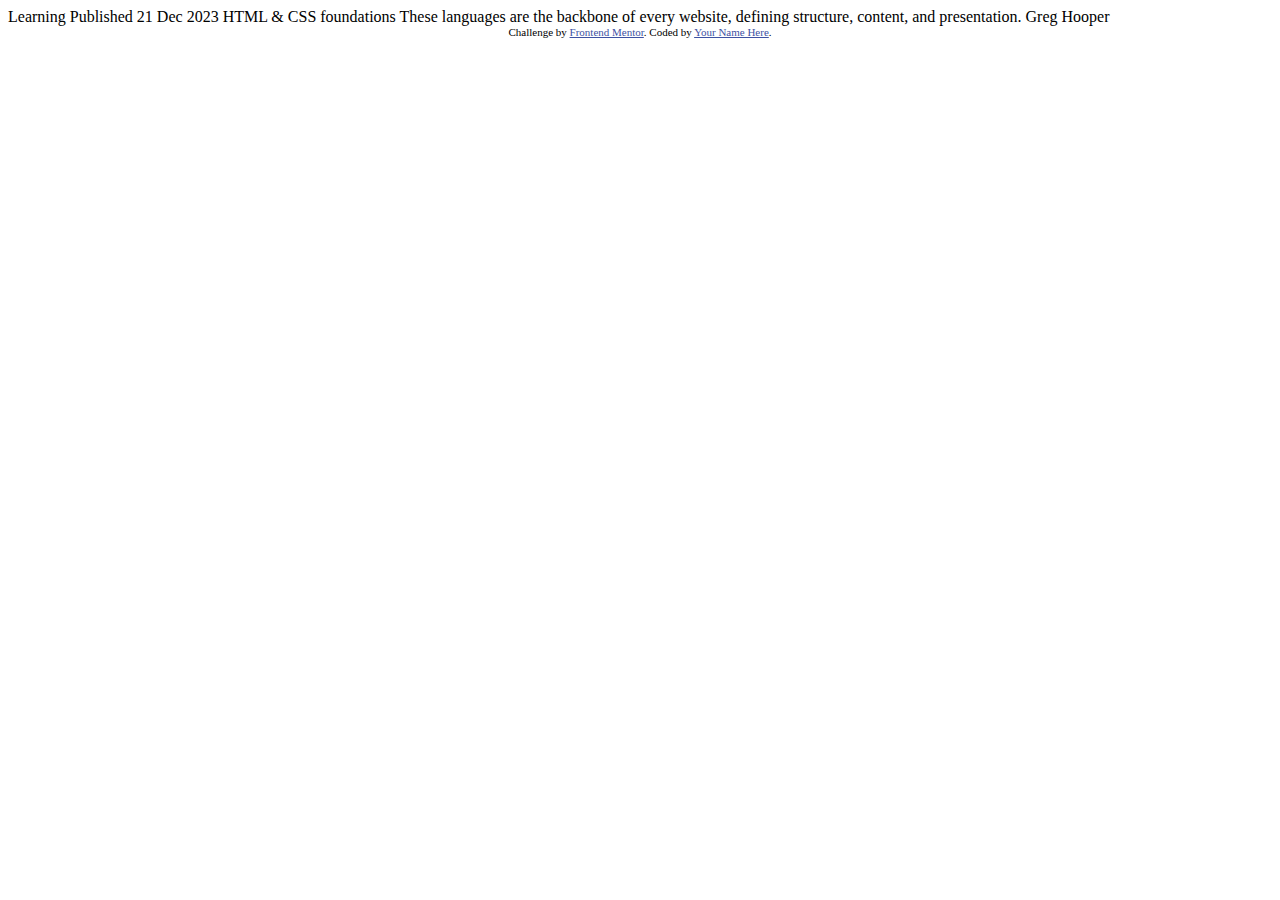
==== 2-blog-perview-card/index.html @ 525216f4 "add blog-preview-card folder" ====
<!DOCTYPE html>
<html lang="en">
<head>
  <meta charset="UTF-8">
  <meta name="viewport" content="width=device-width, initial-scale=1.0"> <!-- displays site properly based on user's device -->

  <link rel="icon" type="image/png" sizes="32x32" href="./assets/images/favicon-32x32.png">
  
  <title>Frontend Mentor | Blog preview card</title>

  <!-- Feel free to remove these styles or customise in your own stylesheet 👍 -->
  <style>
    .attribution { font-size: 11px; text-align: center; }
    .attribution a { color: hsl(228, 45%, 44%); }
  </style>
</head>
<body>

  Learning

  Published 21 Dec 2023

  HTML & CSS foundations

  These languages are the backbone of every website, defining structure, content, and presentation.

  Greg Hooper
  
  <div class="attribution">
    Challenge by <a href="https://www.frontendmentor.io?ref=challenge" target="_blank">Frontend Mentor</a>. 
    Coded by <a href="#">Your Name Here</a>.
  </div>
</body>
</html>
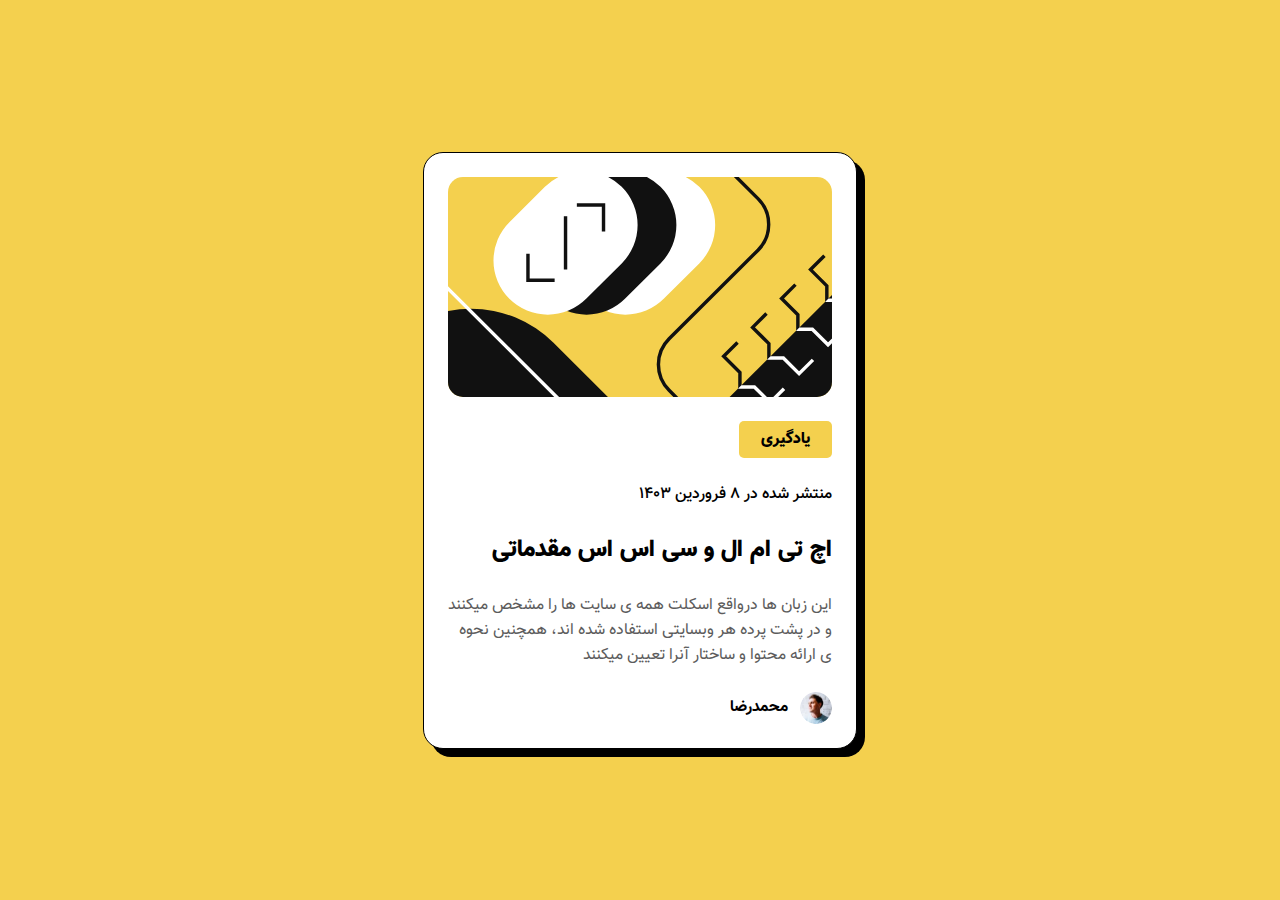
==== commit d94f6140: "compelete blog-preview-card project" ====
--- a/2-blog-perview-card/index.html
+++ b/2-blog-perview-card/index.html
@@ -1,34 +1,47 @@
 <!DOCTYPE html>
-<html lang="en">
-<head>
-  <meta charset="UTF-8">
-  <meta name="viewport" content="width=device-width, initial-scale=1.0"> <!-- displays site properly based on user's device -->
+<html lang="fa" dir="rtl">
+  <head>
+    <meta charset="UTF-8" />
+    <meta name="viewport" content="width=device-width, initial-scale=1.0" />
+    <link
+      rel="icon"
+      type="image/png"
+      sizes="32x32"
+      href="./assets/images/favicon-32x32.png"
+    />
+    <title>Frontend Mentor | Blog preview card</title>
+    <link rel="stylesheet" href="./css/styles.css" />
+  </head>
+  <body>
+    <div class="card">
+      <div class="card__image">
+        <img
+          src="./assets/images/illustration-article.svg"
+          alt=""
+          class="image"
+        />
+      </div>
+      <span class="card__category"> یادگیری </span>
+      <p class="card__publish-date">منتشر شده در 8 فروردین 1403</p>
+      <h2 class="card__title">اچ تی ام ال و سی اس اس مقدماتی</h2>
+      <p class="card__summary">
+        این زبان ها درواقع اسکلت همه ی سایت ها را مشخص میکنند و در پشت پرده هر
+        وبسایتی استفاده شده اند، همچنین نحوه ی ارائه محتوا و ساختار آنرا تعیین
+        میکنند
+      </p>
+      <div class="author-info">
+        <div class="author-info__image">
+          <img src="./assets/images/image-avatar.webp" alt="" class="image" />
+        </div>
+        <p class="author-info__name">محمدرضا</p>
+      </div>
+    </div>
 
-  <link rel="icon" type="image/png" sizes="32x32" href="./assets/images/favicon-32x32.png">
-  
-  <title>Frontend Mentor | Blog preview card</title>
-
-  <!-- Feel free to remove these styles or customise in your own stylesheet 👍 -->
-  <style>
-    .attribution { font-size: 11px; text-align: center; }
-    .attribution a { color: hsl(228, 45%, 44%); }
-  </style>
-</head>
-<body>
-
-  Learning
-
-  Published 21 Dec 2023
-
-  HTML & CSS foundations
-
-  These languages are the backbone of every website, defining structure, content, and presentation.
-
-  Greg Hooper
-  
-  <div class="attribution">
-    Challenge by <a href="https://www.frontendmentor.io?ref=challenge" target="_blank">Frontend Mentor</a>. 
-    Coded by <a href="#">Your Name Here</a>.
-  </div>
-</body>
-</html>+    <div class="attribution" style="display: none">
+      Challenge by
+      <a href="https://www.frontendmentor.io?ref=challenge" target="_blank"
+        >Frontend Mentor</a
+      >. Coded by <a href="#">Your Name Here</a>.
+    </div>
+  </body>
+</html>
--- a/2-blog-perview-card/css/styles.css
+++ b/2-blog-perview-card/css/styles.css
@@ -0,0 +1,145 @@
+@font-face {
+    font-family: vazir;
+    src: url(../assets/fonts/Vazir-FD.ttf) format(truetype);
+    font-style: normal;
+    font-weight: normal;
+}
+@font-face {
+    font-family: vazir;
+    src: url(../assets/fonts/Vazir-Thin-FD.ttf) format(truetype);
+    font-style: normal;
+    font-weight: 100;
+}
+@font-face {
+    font-family: vazir;
+    src: url(../assets/fonts/Vazir-Light-FD.ttf) format(truetype);
+    font-style: normal;
+    font-weight: 300;
+}
+@font-face {
+    font-family: vazir;
+    src: url(../assets/fonts/Vazir-Medium-FD.ttf) format(truetype);
+    font-style: normal;
+    font-weight: 500;
+}
+@font-face {
+    font-family: vazir;
+    src: url(../assets/fonts/Vazir-Bold-FD.ttf) format(truetype);
+    font-style: normal;
+    font-weight: 700;
+}
+@font-face {
+    font-family: vazir;
+    src: url(../assets/fonts/Vazir-Black-FD.ttf) format(truetype);
+    font-style: normal;
+    font-weight: 900;
+}
+body{
+    font-family: vazir;
+    margin: 0;
+    padding: 0;
+    box-sizing: border-box;
+    background-color: #F4D04E;
+    display: flex;
+    justify-content: center;
+    align-items: center;
+    width: 100vw;
+    height: 100vh;
+}
+.card{
+    height: 547px;
+    width: 384px;
+    padding: 24px;
+    background-color: #fff;
+    border-radius: 20px;
+    -webkit-border-radius: 20px;
+    -moz-border-radius: 20px;
+    -ms-border-radius: 20px;
+    -o-border-radius: 20px;
+    border: 1px solid #000;
+    display: flex;
+    flex-direction: column;
+    justify-content: start;
+    align-items: start;
+    gap: 24px;
+    cursor: pointer;
+    box-shadow: 8px 8px;
+    transition: box-shadow 1s;
+    -webkit-transition: box-shadow 1s;
+    -moz-transition: box-shadow 1s;
+    -ms-transition: box-shadow 1s;
+    -o-transition: box-shadow 1s;
+    transition-delay: 0.02;
+}
+.card:hover{
+    box-shadow: 16px 16px;
+}
+.card:hover > h2{
+    color: #F4D04E;
+}
+.card__image{
+    width: 100%;
+    height: 220px;
+    border-radius: 15px;
+    -webkit-border-radius: 15px;
+    -moz-border-radius: 15px;
+    -ms-border-radius: 15px;
+    -o-border-radius: 15px;
+    display: flex;
+    justify-content: center;
+    align-items: center;
+    overflow: hidden;
+}
+.image{
+    width: 100%;
+    height: 100%;
+    object-fit: cover;
+}
+.card__category{
+    padding: 6px 22px;
+    background-color: #F4D04E;
+    border-radius: 5px;
+    -webkit-border-radius: 5px;
+    -moz-border-radius: 5px;
+    -ms-border-radius: 5px;
+    -o-border-radius: 5px;
+    font-weight: 900;
+}
+.card__publish-date{
+    font-weight: 500;
+    margin: 0;
+}
+.card__title{
+    font-weight: 900;
+    margin: 0;
+}
+.card__summary{
+    font-weight: normal;
+    color: #5c5c5c;
+    margin: 0;
+}
+.author-info{
+    height: 32px;
+    display: flex;
+    justify-content: start;
+    align-items: center;
+    gap: 12px;
+}
+.author-info__image{
+    width: 32px;
+    height: 100%;
+    border-radius: 100%;
+    -webkit-border-radius: 100%;
+    -moz-border-radius: 100%;
+    -ms-border-radius: 100%;
+    -o-border-radius: 100%;
+    overflow: hidden;
+    display: flex;
+    justify-content: center;
+    align-items: center;
+}
+.author-info__name{
+    font-weight: 700;
+    margin: 0;
+}
+
